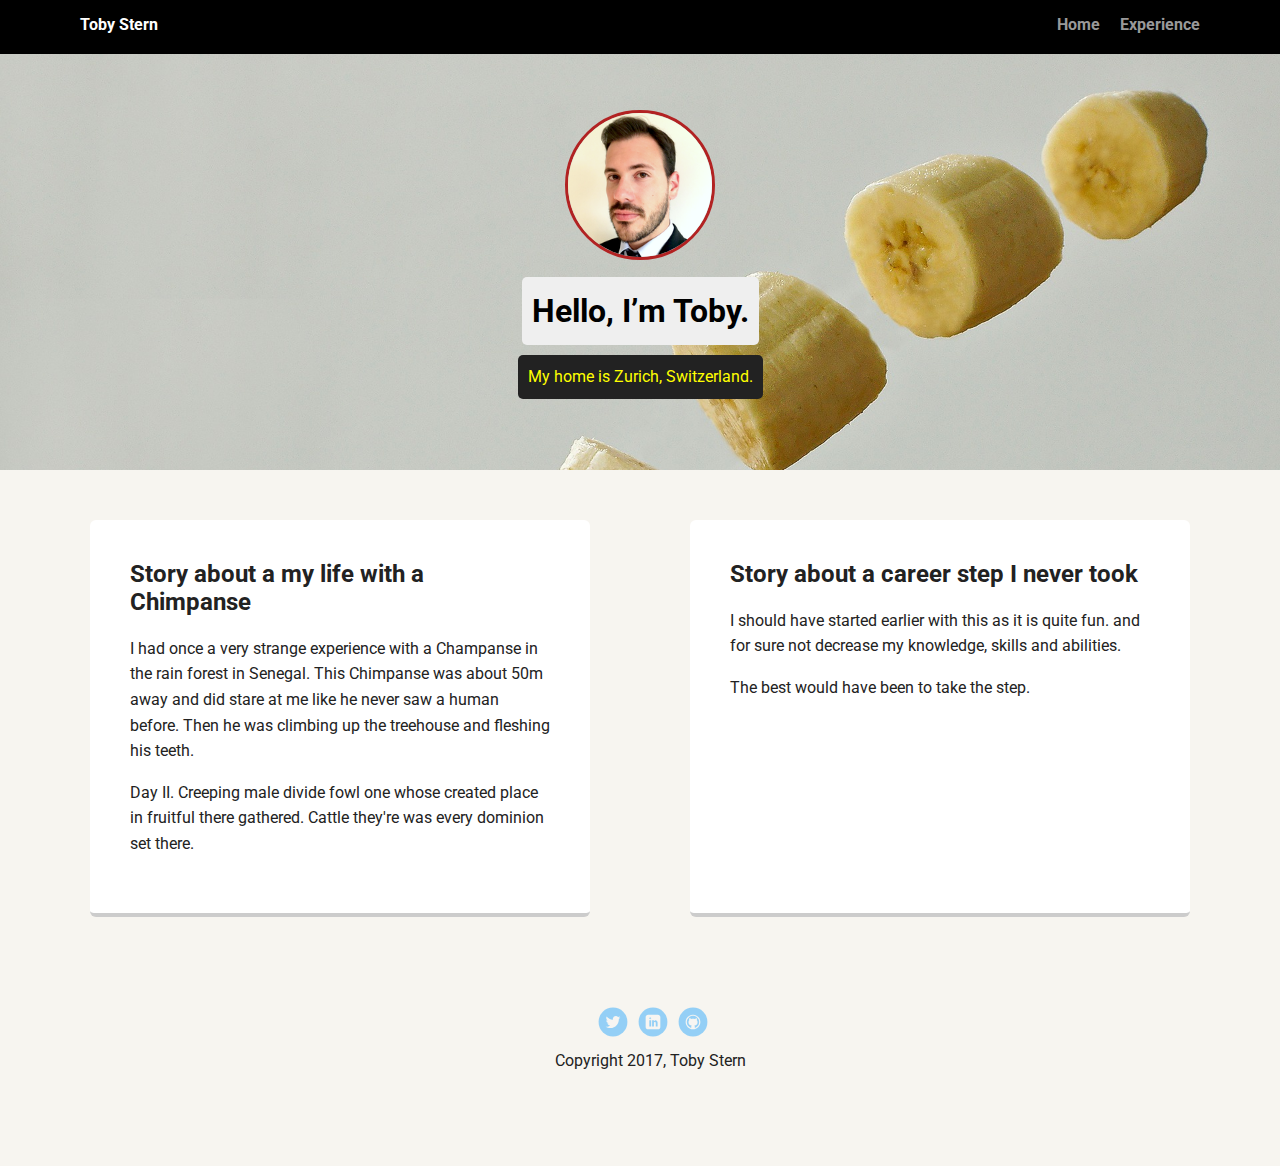
==== experience.html @ 38cd834d "updated profile page" ====
<!doctype html>
<html lang="en">
<head>
  <meta charset="utf-8">
  <title>Toby Stern's Profile</title>
  <meta name="viewport" content="width=device-width, initial-scale=1.0">
  <link rel="stylesheet" href="styles.css">
  <link href="https://fonts.googleapis.com/css?family=Muli%7CRoboto:400,300,500,700,900" rel="stylesheet"></head>
  <body>

    <div class="main-nav">
        <ul class="nav">
          <li class="name">Toby Stern</li>
          <li><a href="index.html">Home</a></li>
          <li><a href="experience.html">Experience</a></li>
        </ul>
    </div>

    <header>
      <img src="images/me.png" alt="Drawing of Toby Stern" class="profile-image">
      <h1 class="tag name">Hello, I’m Toby.</h1>
      <p class="tag location">My home is Zurich, Switzerland.</p>
    </header>

    <main class="flex">
      <div class="card">
        <h2>Story about a my life with a Chimpanse</h2>
        <p>I had once a very strange experience with a Champanse in the rain forest in Senegal. This Chimpanse was about 50m away and did stare at me like he never saw a human before. Then he was climbing up the treehouse and fleshing his teeth.</p>
        <p>Day II. Creeping male divide fowl one whose created place in fruitful there gathered. Cattle they're was every dominion set there.</p>
      </div>

      <div class="card">
        <h2>Story about a career step I never took</h2>
        <p>I should have started earlier with this as it is quite fun.  and for sure not decrease my knowledge, skills and abilities.</p>
        <p>The best would have been to take the step.</p>
      </div>

    </main>
    <footer>
      <ul>
        <li><a href="https://twitter.com/tdisu19" class="social twitter">Twitter</a></li>
        <li><a href="https://www.linkedin.com/in/tobias-stern-75b1083/" class="social linkedin">LinkedIn</a></li>
        <li><a href="https://github.com/tobyornottobe" class="social github">Github</a></li>
      </ul>
      <p class="copyright">Copyright 2017, Toby Stern</p>
    </footer>
  </body>
  </html>
---- styles.css ----
/* Global Layout Set-up */
* {
  box-sizing: border-box;
}

body {
  margin: 0;
  padding: 0;
  text-align: center;
  font-family: 'Roboto', sans-serif;
  color: #222;
  background: #f7f5f0;
}
/* Link Styles */

a {
  text-decoration: none;
  color: #999;
}
a:hover {
  color: #6633ff;
}

/* Section Styles */

.main-nav {
  width: 100%;
  background: black;
  min-height: 30px;
  padding: 10px;
  position: fixed;
  text-align: center;
}
.nav {
  display: flex;
  justify-content: space-around;
  font-weight: 700;
  list-style-type: none;
  margin: 0 auto;
  padding: 0;
}

.nav .name {
    display: block;
    margin-right: auto;
    color: white;
}
.nav li {
  padding: 5px 10px 10px 10px;
}
.nav a {
  transition: all .5s;
}
.nav a:hover {
  color: lightgrey
}

header {
  text-align: center;
  background: url('images/banana.jpg') no-repeat top center ;
  background-size: cover;
  overflow: hidden;
  padding-top: 60px;
}
header {
  line-height: 1.5;
}
header .profile-image {
  margin-top: 50px;
  width: 150px;
  height: 150px;
  border-radius: 50%;
  border: 3px solid firebrick;
  transition: all .5s;
}
header .profile-image:hover {
  transform: scale(1.2) rotate(5deg);
}
.tag {
  background-color: #efefef;
  color: black;
  padding: 10px;
  border-radius: 5px;
  display: table;
  margin: 10px auto;
}
.location {
  background-color: #222;
  color: yellow;
}
.card {
  margin: 30px;
  padding: 20px 40px 40px;
  max-width: 500px;
  text-align: left;
  background: #fff;
  border-bottom: 4px solid #ccc;
  border-radius: 6px;
  transition: all .5s;
}
.card:hover {
  border-color: #2191FB;
}

ul.skills {
  padding: 0;
  text-align: center;
}

.skills li {
  border-radius: 6px;
  display: inline-block;
  background: #BA274A;
  color: white;
  padding: 5px 10px;
  margin: 2px;
}

.skills li:nth-child(odd) {
  background: #0399ff;
}

footer {
  width: 100%;
  min-height: 30px;
  padding: 20px 0 40px 20px;
}

footer .copyright {
  top: -8px;
  font-size: .75em;
}

footer ul {
  list-style-type: none;
  margin: 0;
  padding: 0;
}

footer ul li {
  display: inline-block;
}

a.social {
  display: inline-block;
  text-indent: -9999px;
  margin-left: 5px;
  width: 30px;
  height: 30px;
  background-size: 30px 30px;
  opacity: .4;
  transition: all .5s;
}
a.twitter {
  background-image: url(images/twitter.svg);
}
a.linkedin {
  background-image: url(images/linkedin.svg);
}
a.github {
  background-image: url(images/github.svg);
}
a.social:hover {
  opacity: 1;
}
.clearfix {
  clear: both;
}

/* Styles for larger screens */
@media screen and (min-width: 720px) {

  .flex {
      display: -ms-flexbox;      /* TWEENER - IE 10 */
      display: flex;
      max-width: 1200px;
      -ms-flex-pack: distribute;
      justify-content: space-around;
      margin: 0 auto;
  }

  header {
    min-height: 470px;
  }

  .nav {
    max-width: 1200px;
    padding: 0 30px;
  }


  main {
    padding-top: 20px;
  }

  main p {
    line-height: 1.6em;
  }

  footer {
    font-size: 1.3em;
    max-width: 1200px;
    margin: 40px auto;
  }

}
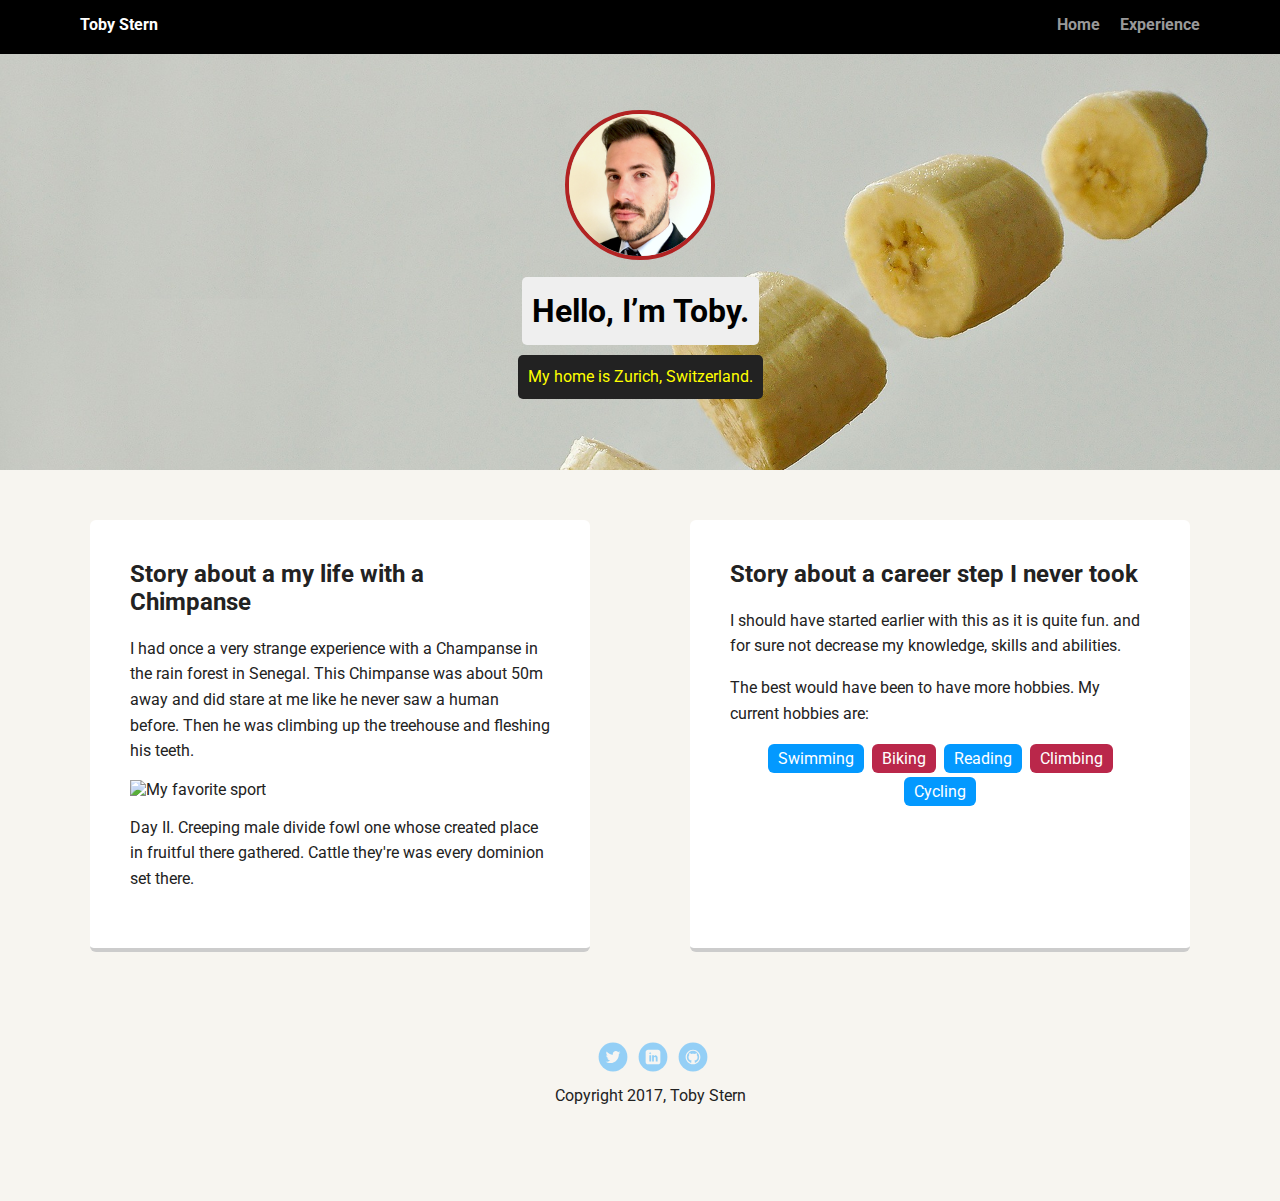
==== commit 813c26bf: "exceed requirements" ====
--- a/experience.html
+++ b/experience.html
@@ -26,13 +26,22 @@
       <div class="card">
         <h2>Story about a my life with a Chimpanse</h2>
         <p>I had once a very strange experience with a Champanse in the rain forest in Senegal. This Chimpanse was about 50m away and did stare at me like he never saw a human before. Then he was climbing up the treehouse and fleshing his teeth.</p>
+        <img src="http://lorempixel.com/400/200/sports" alt="My favorite sport">
         <p>Day II. Creeping male divide fowl one whose created place in fruitful there gathered. Cattle they're was every dominion set there.</p>
       </div>
 
       <div class="card">
         <h2>Story about a career step I never took</h2>
         <p>I should have started earlier with this as it is quite fun.  and for sure not decrease my knowledge, skills and abilities.</p>
-        <p>The best would have been to take the step.</p>
+        <p>The best would have been to have more hobbies. My current hobbies are:</p>
+        <ul class="skills">
+          <li>Swimming</li>
+          <li>Biking</li>
+          <li>Reading</li>
+          <li>Climbing</li>
+          <li>Cycling</li>
+        </ul>
+
       </div>
 
     </main>
--- a/styles.css
+++ b/styles.css
@@ -70,8 +70,8 @@
   width: 150px;
   height: 150px;
   border-radius: 50%;
-  border: 3px solid firebrick;
-  transition: all .5s;
+  border: 4px solid firebrick;
+  transition: all .7s;
 }
 header .profile-image:hover {
   transform: scale(1.2) rotate(5deg);
